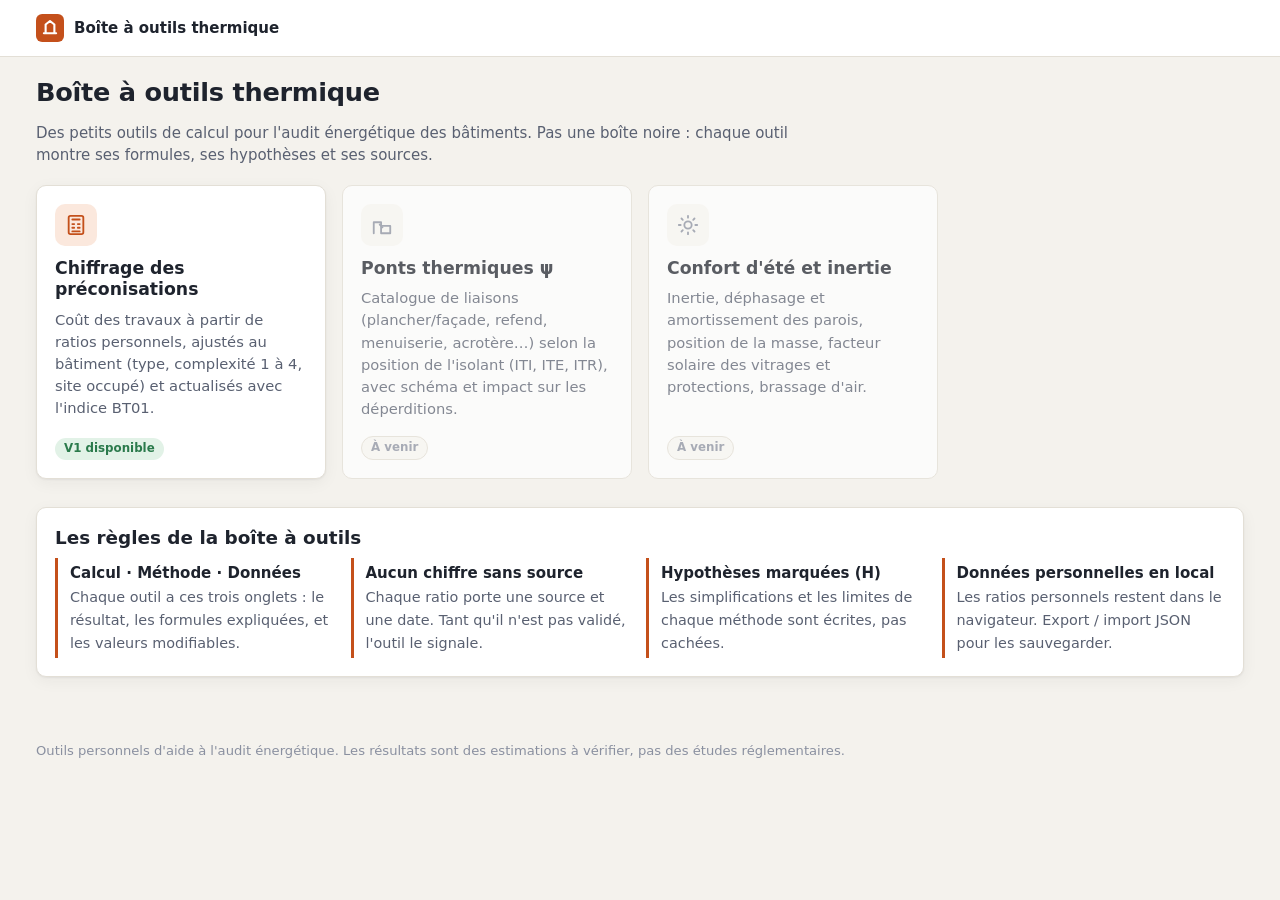
==== index.html @ ac120a59 "Boîte à outils thermique : structure + outil de chiffrage V1 - Accueil avec les cartes des outils (c" ====
<!doctype html>
<html lang="fr">
<head>
  <meta charset="utf-8">
  <meta name="viewport" content="width=device-width, initial-scale=1">
  <title>Boîte à outils thermique</title>
  <meta name="description" content="Petits outils de calcul transparents pour l'audit énergétique des bâtiments : chiffrage, ponts thermiques, confort d'été.">
  <link rel="icon" href="data:image/svg+xml,%3Csvg xmlns='http://www.w3.org/2000/svg' viewBox='0 0 32 32'%3E%3Crect width='32' height='32' rx='7' fill='%23c4501b'/%3E%3Cpath d='M9 22h14M11 22V12l5-4 5 4v10' stroke='white' stroke-width='2.4' fill='none' stroke-linejoin='round' stroke-linecap='round'/%3E%3C/svg%3E">
  <link rel="stylesheet" href="commun/style.css">
</head>
<body>

<header class="entete">
  <div class="entete-interieur">
    <a class="logo" href="index.html">
      <svg width="28" height="28" viewBox="0 0 32 32" aria-hidden="true"><rect width="32" height="32" rx="7" fill="var(--accent)"/><path d="M9 22h14M11 22V12l5-4 5 4v10" stroke="#fff" stroke-width="2.4" fill="none" stroke-linejoin="round" stroke-linecap="round"/></svg>
      <span>Boîte à outils thermique</span>
    </a>
  </div>
</header>

<main class="page">
  <h1>Boîte à outils thermique</h1>
  <p class="intro">Des petits outils de calcul pour l'audit énergétique des bâtiments. Pas une boîte noire : chaque outil montre ses formules, ses hypothèses et ses sources.</p>

  <div class="grille-outils">
    <a class="outil" href="outils/chiffrage/index.html">
      <div class="icone" aria-hidden="true">
        <svg width="22" height="22" viewBox="0 0 24 24" fill="none" stroke="currentColor" stroke-width="2" stroke-linecap="round" stroke-linejoin="round"><rect x="4" y="2" width="16" height="20" rx="2"/><path d="M8 6h8M8 11h2M14 11h2M8 15h2M14 15h2M8 19h8"/></svg>
      </div>
      <h2>Chiffrage des préconisations</h2>
      <p>Coût des travaux à partir de ratios personnels, ajustés au bâtiment (type, complexité 1 à 4, site occupé) et actualisés avec l'indice BT01.</p>
      <div class="bas"><span class="badge valide">V1 disponible</span></div>
    </a>

    <div class="outil a-venir">
      <div class="icone" aria-hidden="true">
        <svg width="22" height="22" viewBox="0 0 24 24" fill="none" stroke="currentColor" stroke-width="2" stroke-linecap="round" stroke-linejoin="round"><path d="M3 21V9h8v12M11 13h10v8H11"/><path d="M9.5 11.5l3 3" stroke-dasharray="2 2"/></svg>
      </div>
      <h2>Ponts thermiques ψ</h2>
      <p>Catalogue de liaisons (plancher/façade, refend, menuiserie, acrotère…) selon la position de l'isolant (ITI, ITE, ITR), avec schéma et impact sur les déperditions.</p>
      <div class="bas"><span class="badge bientot">À venir</span></div>
    </div>

    <div class="outil a-venir">
      <div class="icone" aria-hidden="true">
        <svg width="22" height="22" viewBox="0 0 24 24" fill="none" stroke="currentColor" stroke-width="2" stroke-linecap="round" stroke-linejoin="round"><circle cx="12" cy="12" r="4"/><path d="M12 2v2M12 20v2M2 12h2M20 12h2M4.9 4.9l1.4 1.4M17.7 17.7l1.4 1.4M4.9 19.1l1.4-1.4M17.7 6.3l1.4-1.4"/></svg>
      </div>
      <h2>Confort d'été et inertie</h2>
      <p>Inertie, déphasage et amortissement des parois, position de la masse, facteur solaire des vitrages et protections, brassage d'air.</p>
      <div class="bas"><span class="badge bientot">À venir</span></div>
    </div>
  </div>

  <div class="carte">
    <h2>Les règles de la boîte à outils</h2>
    <div class="principes">
      <div class="principe"><b>Calcul · Méthode · Données</b><span>Chaque outil a ces trois onglets : le résultat, les formules expliquées, et les valeurs modifiables.</span></div>
      <div class="principe"><b>Aucun chiffre sans source</b><span>Chaque ratio porte une source et une date. Tant qu'il n'est pas validé, l'outil le signale.</span></div>
      <div class="principe"><b>Hypothèses marquées (H)</b><span>Les simplifications et les limites de chaque méthode sont écrites, pas cachées.</span></div>
      <div class="principe"><b>Données personnelles en local</b><span>Les ratios personnels restent dans le navigateur. Export / import JSON pour les sauvegarder.</span></div>
    </div>
  </div>
</main>

<footer class="pied">
  Outils personnels d'aide à l'audit énergétique. Les résultats sont des estimations à vérifier, pas des études réglementaires.
</footer>

</body>
</html>
---- commun/style.css ----
/* ==========================================================
   Boîte à outils thermique — style commun à tous les outils
   ========================================================== */

:root {
  --fond: #f4f2ed;
  --surface: #ffffff;
  --surface-2: #f9f8f5;
  --encre: #1e232d;
  --encre-2: #596071;
  --encre-3: #8a90a0;
  --bord: #e3dfd6;
  --bord-fort: #cfc9bd;
  --accent: #c4501b;          /* chaud : action principale */
  --accent-fonce: #a2410f;
  --accent-doux: #fbe8dd;
  --froid: #2b6a8e;           /* froid : informations */
  --froid-doux: #e2eef5;
  --ok: #2a7a4b;
  --ok-doux: #e2f2e7;
  --alerte: #a36200;
  --alerte-doux: #fcefd6;
  --danger: #b3261e;
  --rayon: 10px;
  --ombre: 0 1px 2px rgba(30, 35, 45, .06), 0 4px 16px rgba(30, 35, 45, .05);
  --police: "Segoe UI", system-ui, -apple-system, Roboto, "Helvetica Neue", Arial, sans-serif;
  --police-mono: "Cascadia Mono", "SF Mono", Consolas, "Liberation Mono", monospace;
  color-scheme: light;
}

@media (prefers-color-scheme: dark) {
  :root {
    --fond: #14161b;
    --surface: #1c1f26;
    --surface-2: #22262e;
    --encre: #ebe8e2;
    --encre-2: #a8adb9;
    --encre-3: #7b8190;
    --bord: #313642;
    --bord-fort: #424857;
    --accent: #e8794a;
    --accent-fonce: #f29a73;
    --accent-doux: #3a2318;
    --froid: #74b4da;
    --froid-doux: #1a2c38;
    --ok: #6cc591;
    --ok-doux: #1b3125;
    --alerte: #e3a945;
    --alerte-doux: #362a12;
    --danger: #f2827a;
    --ombre: 0 1px 2px rgba(0, 0, 0, .3);
    color-scheme: dark;
  }
}

* { box-sizing: border-box; }

html { -webkit-text-size-adjust: 100%; }

body {
  margin: 0;
  background: var(--fond);
  color: var(--encre);
  font-family: var(--police);
  font-size: 15px;
  line-height: 1.5;
}

a { color: var(--froid); }
a:hover { text-decoration-thickness: 2px; }

h1, h2, h3, h4 { line-height: 1.25; margin: 0 0 .5em; }
h1 { font-size: 1.6rem; letter-spacing: -.01em; }
h2 { font-size: 1.15rem; }
h3 { font-size: 1rem; }
p { margin: 0 0 .8em; }

.nombre, td.num, .num { font-variant-numeric: tabular-nums; }

/* ---------- En-tête ---------- */
.entete {
  background: var(--surface);
  border-bottom: 1px solid var(--bord);
}
.entete-interieur {
  max-width: 1240px;
  margin: 0 auto;
  padding: 14px 16px;
  display: flex;
  align-items: center;
  gap: 12px;
  flex-wrap: wrap;
}
.logo {
  display: inline-flex;
  align-items: center;
  gap: 10px;
  color: var(--encre);
  text-decoration: none;
  font-weight: 650;
}
.logo svg { flex: none; }
.fil { color: var(--encre-3); font-size: .9rem; }
.fil b { color: var(--encre-2); font-weight: 600; }
.version {
  margin-left: auto;
  font-size: .78rem;
  color: var(--encre-2);
  border: 1px solid var(--bord);
  border-radius: 999px;
  padding: 2px 10px;
}

/* ---------- Mise en page ---------- */
.page {
  max-width: 1240px;
  margin: 0 auto;
  padding: 20px 16px 48px;
}
.intro { color: var(--encre-2); max-width: 760px; }

.carte {
  background: var(--surface);
  border: 1px solid var(--bord);
  border-radius: var(--rayon);
  box-shadow: var(--ombre);
  padding: 18px;
  margin-bottom: 16px;
  min-width: 0;
}
.carte > h2:first-child, .carte > h3:first-child { margin-top: 0; }
.carte-titre {
  display: flex;
  align-items: baseline;
  gap: 10px;
  flex-wrap: wrap;
  margin-bottom: 12px;
}
.carte-titre h2 { margin: 0; }
.carte-titre .aide { margin-left: auto; }

.grille-2 {
  display: grid;
  grid-template-columns: minmax(0, 1fr) 360px;
  gap: 16px;
  align-items: start;
}
@media (max-width: 960px) {
  .grille-2 { grid-template-columns: minmax(0, 1fr); }
}
.collant { position: sticky; top: 16px; }
@media (max-width: 960px) { .collant { position: static; } }

/* ---------- Onglets ---------- */
.onglets {
  display: flex;
  gap: 4px;
  background: var(--surface-2);
  border: 1px solid var(--bord);
  border-radius: 999px;
  padding: 4px;
  width: fit-content;
  max-width: 100%;
  overflow-x: auto;
  margin: 4px 0 18px;
}
.onglets button {
  border: 0;
  background: transparent;
  color: var(--encre-2);
  font: inherit;
  font-weight: 600;
  padding: 7px 18px;
  border-radius: 999px;
  cursor: pointer;
  white-space: nowrap;
}
.onglets button:hover { color: var(--encre); }
.onglets button[aria-selected="true"] {
  background: var(--surface);
  color: var(--accent);
  box-shadow: var(--ombre);
}
.panneau[hidden] { display: none; }

/* ---------- Formulaires ---------- */
label { font-weight: 600; font-size: .88rem; color: var(--encre-2); }
.champ { display: flex; flex-direction: column; gap: 5px; min-width: 0; }
.champs { display: grid; grid-template-columns: repeat(auto-fit, minmax(170px, 1fr)); gap: 12px; }

input[type="text"], input[type="number"], input[type="month"], select, textarea {
  font: inherit;
  color: var(--encre);
  background: var(--surface);
  border: 1px solid var(--bord-fort);
  border-radius: 7px;
  padding: 7px 9px;
  width: 100%;
  min-width: 0;
}
input:focus, select:focus, textarea:focus, button:focus-visible {
  outline: 2px solid var(--froid);
  outline-offset: 1px;
}
input[type="number"] { font-variant-numeric: tabular-nums; }
.petit-champ { max-width: 110px; }

.interrupteur { display: inline-flex; align-items: center; gap: 8px; cursor: pointer; font-weight: 600; color: var(--encre); }
.interrupteur input { width: 18px; height: 18px; accent-color: var(--accent); }

/* Choix de la complexité 1 à 4 */
.niveaux { display: grid; grid-template-columns: repeat(4, minmax(0, 1fr)); gap: 8px; }
@media (max-width: 640px) { .niveaux { grid-template-columns: repeat(2, minmax(0, 1fr)); } }
.niveau {
  border: 1px solid var(--bord-fort);
  border-radius: 8px;
  padding: 8px 10px;
  cursor: pointer;
  background: var(--surface);
  text-align: left;
  font: inherit;
  color: var(--encre);
}
.niveau .n { font-weight: 700; font-size: 1.05rem; }
.niveau .nom { font-weight: 600; font-size: .85rem; }
.niveau .coef { font-size: .8rem; color: var(--encre-2); }
.niveau[aria-pressed="true"] { border-color: var(--accent); background: var(--accent-doux); box-shadow: inset 0 0 0 1px var(--accent); }
.criteres { font-size: .85rem; color: var(--encre-2); margin-top: 8px; }

/* ---------- Boutons ---------- */
.bouton {
  font: inherit;
  font-weight: 600;
  font-size: .9rem;
  border-radius: 8px;
  padding: 8px 14px;
  cursor: pointer;
  border: 1px solid var(--bord-fort);
  background: var(--surface);
  color: var(--encre);
  display: inline-flex;
  align-items: center;
  gap: 6px;
  white-space: nowrap;
}
.bouton:hover { border-color: var(--encre-3); }
.bouton.principal { background: var(--accent); border-color: var(--accent); color: #fff; }
.bouton.principal:hover { background: var(--accent-fonce); border-color: var(--accent-fonce); }
@media (prefers-color-scheme: dark) { .bouton.principal { color: #1a0d06; } }
.bouton.discret { border-color: transparent; background: transparent; color: var(--encre-2); padding: 6px 8px; }
.bouton.discret:hover { color: var(--encre); background: var(--surface-2); }
.bouton.danger { color: var(--danger); }
.barre-boutons { display: flex; gap: 8px; flex-wrap: wrap; align-items: center; }

/* ---------- Tableaux ---------- */
.defilement { position: relative; overflow-x: auto; -webkit-overflow-scrolling: touch; }
table { border-collapse: collapse; width: 100%; }
th, td { text-align: left; padding: 8px 8px; border-bottom: 1px solid var(--bord); vertical-align: middle; }
th { font-size: .78rem; text-transform: uppercase; letter-spacing: .04em; color: var(--encre-2); font-weight: 650; background: var(--surface-2); }
td.num, th.num { text-align: right; white-space: nowrap; }
tr.detail td { background: var(--surface-2); font-size: .86rem; color: var(--encre-2); }
.table-edition input, .table-edition select { padding: 5px 7px; font-size: .88rem; }

/* Tableau des postes : sur téléphone, chaque poste devient une petite fiche */
@media (max-width: 640px) {
  .table-lignes thead { display: none; }
  .table-lignes, .table-lignes tbody { display: block; width: 100%; }
  .table-lignes tr[data-ligne] {
    display: grid;
    grid-template-columns: auto minmax(0, 1fr);
    align-items: center;
    gap: 8px 10px;
    padding: 12px 0;
    border-bottom: 1px solid var(--bord);
  }
  .table-lignes tr[data-ligne] td { border: 0; padding: 0; min-width: 0 !important; text-align: left; }
  .table-lignes tr[data-ligne] td:first-child,
  .table-lignes td[data-label],
  .table-lignes td.cel-actions { grid-column: 1 / -1; }
  .table-lignes td[data-label] { display: flex; justify-content: space-between; gap: 10px; }
  .table-lignes td[data-label]::before { content: attr(data-label); color: var(--encre-2); font-size: .85rem; }
  .table-lignes td.cel-actions { display: flex; justify-content: space-between; }
  .table-lignes tr.detail, .table-lignes tr.detail td { display: block; border: 0; }
  .table-lignes tr.detail[hidden] { display: none; }
  .table-lignes tr:not([data-ligne]):not(.detail) td { display: block; }
}
.table-edition td { padding: 5px 5px; }

/* ---------- Badges & alertes ---------- */
.badge {
  display: inline-block;
  font-size: .74rem;
  font-weight: 650;
  border-radius: 999px;
  padding: 2px 9px;
  white-space: nowrap;
}
.badge.exemple { background: var(--alerte-doux); color: var(--alerte); }
.badge.valide { background: var(--ok-doux); color: var(--ok); }
.badge.info { background: var(--froid-doux); color: var(--froid); }
.badge.bientot { background: var(--surface-2); color: var(--encre-3); border: 1px solid var(--bord); }

.alerte {
  border-radius: 8px;
  padding: 10px 12px;
  font-size: .9rem;
  margin: 0 0 12px;
  border: 1px solid transparent;
}
.alerte.attention { background: var(--alerte-doux); color: var(--alerte); border-color: color-mix(in srgb, var(--alerte) 30%, transparent); }
.alerte.info { background: var(--froid-doux); color: var(--froid); }
.alerte.ok { background: var(--ok-doux); color: var(--ok); }

.formule {
  font-family: var(--police-mono);
  font-size: .86rem;
  background: var(--surface-2);
  border: 1px solid var(--bord);
  border-radius: 8px;
  padding: 10px 12px;
  overflow-x: auto;
  white-space: pre-wrap;
  word-break: break-word;
}
/* Le détail d'un calcul garde ses colonnes alignées (défilement horizontal sur téléphone) */
.formule[data-cellule="detail"] { white-space: pre; word-break: normal; }

.aide { font-size: .84rem; color: var(--encre-3); }
.sr { position: absolute; width: 1px; height: 1px; overflow: hidden; clip: rect(0 0 0 0); white-space: nowrap; }
.muet { color: var(--encre-3); }
.vide { text-align: center; color: var(--encre-3); padding: 28px 12px; }

/* ---------- Résultats ---------- */
.resultat-ligne { display: flex; justify-content: space-between; gap: 12px; padding: 6px 0; border-bottom: 1px dashed var(--bord); font-size: .92rem; }
.resultat-ligne span:last-child { text-align: right; font-variant-numeric: tabular-nums; white-space: nowrap; }
.resultat-total { display: flex; justify-content: space-between; gap: 12px; padding: 10px 0 4px; font-weight: 700; font-size: 1.05rem; }
.resultat-total span:last-child { color: var(--accent); text-align: right; font-variant-numeric: tabular-nums; }
.gros-chiffre { font-size: 1.5rem; font-weight: 750; color: var(--accent); font-variant-numeric: tabular-nums; letter-spacing: -.01em; }

/* ---------- Méthode (texte) ---------- */
.methode { max-width: 860px; }
.methode h2 { margin-top: 1.4em; }
.methode h2:first-child { margin-top: 0; }
.methode li { margin-bottom: .35em; }
.chaine { display: flex; flex-wrap: wrap; gap: 6px; align-items: center; margin: 10px 0 16px; }
.chaine .bloc { border: 1px solid var(--bord-fort); border-radius: 8px; padding: 6px 10px; background: var(--surface); font-size: .86rem; text-align: center; }
.chaine .bloc b { display: block; font-size: .9rem; }
.chaine .op { color: var(--encre-3); font-weight: 700; }
.chaine .bloc.res { border-color: var(--accent); background: var(--accent-doux); }

/* ---------- Accueil : cartes des outils ---------- */
.grille-outils { display: grid; grid-template-columns: repeat(auto-fill, minmax(280px, 1fr)); gap: 16px; margin: 18px 0 28px; }
.outil {
  display: flex;
  flex-direction: column;
  gap: 8px;
  background: var(--surface);
  border: 1px solid var(--bord);
  border-radius: var(--rayon);
  box-shadow: var(--ombre);
  padding: 18px;
  color: var(--encre);
  text-decoration: none;
  transition: border-color .15s, transform .15s;
  min-width: 0;
}
a.outil:hover { border-color: var(--accent); transform: translateY(-2px); }
.outil .icone {
  width: 42px; height: 42px; border-radius: 10px;
  display: grid; place-items: center;
  background: var(--accent-doux); color: var(--accent);
}
.outil.a-venir { opacity: .72; box-shadow: none; }
.outil.a-venir .icone { background: var(--surface-2); color: var(--encre-3); }
.outil h2 { margin: 4px 0 0; font-size: 1.08rem; }
.outil p { margin: 0; color: var(--encre-2); font-size: .92rem; }
.outil .bas { margin-top: auto; padding-top: 8px; display: flex; gap: 6px; flex-wrap: wrap; }
.principes { display: grid; grid-template-columns: repeat(auto-fit, minmax(220px, 1fr)); gap: 12px; }
.principe { border-left: 3px solid var(--accent); padding: 4px 0 4px 12px; }
.principe b { display: block; margin-bottom: 2px; }
.principe span { color: var(--encre-2); font-size: .9rem; }

/* ---------- Pied de page ---------- */
.pied { max-width: 1240px; margin: 0 auto; padding: 0 16px 32px; color: var(--encre-3); font-size: .82rem; }

/* ---------- Notification ---------- */
.toast {
  position: fixed;
  left: 50%;
  bottom: 20px;
  transform: translateX(-50%) translateY(20px);
  background: var(--encre);
  color: var(--fond);
  padding: 9px 16px;
  border-radius: 8px;
  font-size: .9rem;
  opacity: 0;
  pointer-events: none;
  transition: opacity .2s, transform .2s;
  z-index: 50;
  max-width: calc(100% - 32px);
}
.toast.visible { opacity: 1; transform: translateX(-50%) translateY(0); }

/* ---------- Impression ---------- */
@media print {
  body { background: #fff; color: #000; font-size: 11pt; }
  .entete, .onglets, .pas-impression, .pied, .bouton { display: none !important; }
  .carte { box-shadow: none; border: none; padding: 0; }
  .grille-2 { display: block; }
  .panneau[hidden] { display: none !important; }
}
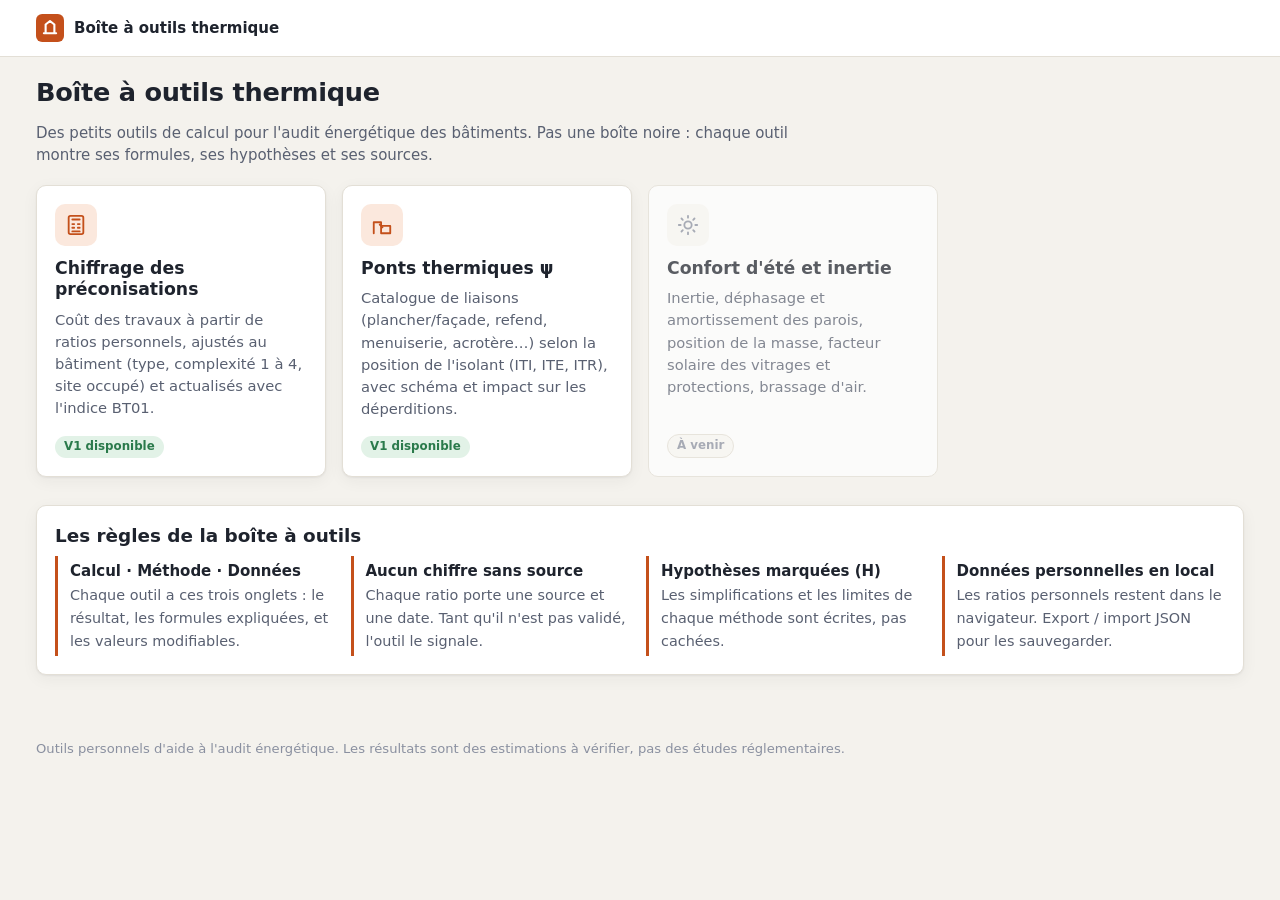
==== commit 2db4db21: "Outil Ponts thermiques ψ (V1) - 5 liaisons (plancher intermédiaire, refend, plancher bas, acrotère, " ====
--- a/index.html
+++ b/index.html
@@ -33,14 +33,14 @@
       <div class="bas"><span class="badge valide">V1 disponible</span></div>
     </a>
 
-    <div class="outil a-venir">
+    <a class="outil" href="outils/ponts-thermiques/index.html">
       <div class="icone" aria-hidden="true">
         <svg width="22" height="22" viewBox="0 0 24 24" fill="none" stroke="currentColor" stroke-width="2" stroke-linecap="round" stroke-linejoin="round"><path d="M3 21V9h8v12M11 13h10v8H11"/><path d="M9.5 11.5l3 3" stroke-dasharray="2 2"/></svg>
       </div>
       <h2>Ponts thermiques ψ</h2>
       <p>Catalogue de liaisons (plancher/façade, refend, menuiserie, acrotère…) selon la position de l'isolant (ITI, ITE, ITR), avec schéma et impact sur les déperditions.</p>
-      <div class="bas"><span class="badge bientot">À venir</span></div>
-    </div>
+      <div class="bas"><span class="badge valide">V1 disponible</span></div>
+    </a>
 
     <div class="outil a-venir">
       <div class="icone" aria-hidden="true">
--- a/commun/style.css
+++ b/commun/style.css
@@ -21,6 +21,14 @@
   --alerte: #a36200;
   --alerte-doux: #fcefd6;
   --danger: #b3261e;
+  /* Schémas de parois (coupes) */
+  --sch-beton: #bdb8ae;
+  --sch-isolant: #f7e19a;
+  --sch-isolant-trait: #d2a52c;
+  --sch-maconnerie: #ecd2b4;
+  --sch-maconnerie-point: #b98a5e;
+  --sch-sol: #d9c6a8;
+  --sch-flux: #d0451b;
   --rayon: 10px;
   --ombre: 0 1px 2px rgba(30, 35, 45, .06), 0 4px 16px rgba(30, 35, 45, .05);
   --police: "Segoe UI", system-ui, -apple-system, Roboto, "Helvetica Neue", Arial, sans-serif;
@@ -48,6 +56,13 @@
     --alerte: #e3a945;
     --alerte-doux: #362a12;
     --danger: #f2827a;
+    --sch-beton: #5d616b;
+    --sch-isolant: #5e5020;
+    --sch-isolant-trait: #c9a646;
+    --sch-maconnerie: #5f4632;
+    --sch-maconnerie-point: #b58a63;
+    --sch-sol: #4a3f31;
+    --sch-flux: #ff7a4d;
     --ombre: 0 1px 2px rgba(0, 0, 0, .3);
     color-scheme: dark;
   }
@@ -348,6 +363,32 @@
 .chaine .op { color: var(--encre-3); font-weight: 700; }
 .chaine .bloc.res { border-color: var(--accent); background: var(--accent-doux); }
 
+/* ---------- Schémas de parois (SVG) ---------- */
+.schema-svg { display: block; width: 100%; height: auto; max-width: 460px; border-radius: 8px; border: 1px solid var(--bord); }
+.schema-svg .sch-zone-chaude { fill: var(--accent-doux); }
+.schema-svg .sch-zone-froide { fill: var(--froid-doux); }
+.schema-svg .sch-beton { fill: var(--sch-beton); }
+.schema-svg .sch-isolant-fond { fill: var(--sch-isolant); }
+.schema-svg .sch-isolant-trait { stroke: var(--sch-isolant-trait); stroke-width: 1.4; }
+.schema-svg .sch-maconnerie-fond { fill: var(--sch-maconnerie); }
+.schema-svg .sch-maconnerie-point { fill: var(--sch-maconnerie-point); }
+.schema-svg .sch-plaque { fill: var(--surface); stroke: var(--encre-3); stroke-width: .6; }
+.schema-svg .sch-sol { fill: var(--sch-sol); }
+.schema-svg .sch-etanche { fill: var(--encre); }
+.schema-svg .sch-menuiserie { fill: var(--encre-2); }
+.schema-svg .sch-vitrage { fill: var(--froid); opacity: .55; }
+.schema-svg .sch-acier { stroke: var(--encre); stroke-width: 1.6; }
+.schema-svg .sch-halo-centre { stop-color: var(--sch-flux); stop-opacity: .55; }
+.schema-svg .sch-halo-bord { stop-color: var(--sch-flux); stop-opacity: 0; }
+.schema-svg .sch-flux { fill: none; stroke: var(--sch-flux); stroke-linecap: round; }
+.schema-svg .sch-fleche { fill: var(--sch-flux); }
+.schema-svg .sch-flux-courant { stroke: var(--encre-3); stroke-width: 1.2; stroke-dasharray: 4 3; }
+.schema-svg .sch-fleche-courant { fill: var(--encre-3); }
+.schema-svg .sch-texte { fill: var(--encre-2); font-size: 11px; font-family: var(--police); font-weight: 600; }
+.legende { display: flex; flex-wrap: wrap; gap: 6px 14px; font-size: .8rem; color: var(--encre-2); margin-top: 8px; }
+.legende span { display: inline-flex; align-items: center; gap: 6px; }
+.legende i { display: inline-block; width: 14px; height: 10px; border-radius: 2px; border: 1px solid var(--bord-fort); }
+
 /* ---------- Accueil : cartes des outils ---------- */
 .grille-outils { display: grid; grid-template-columns: repeat(auto-fill, minmax(280px, 1fr)); gap: 16px; margin: 18px 0 28px; }
 .outil {
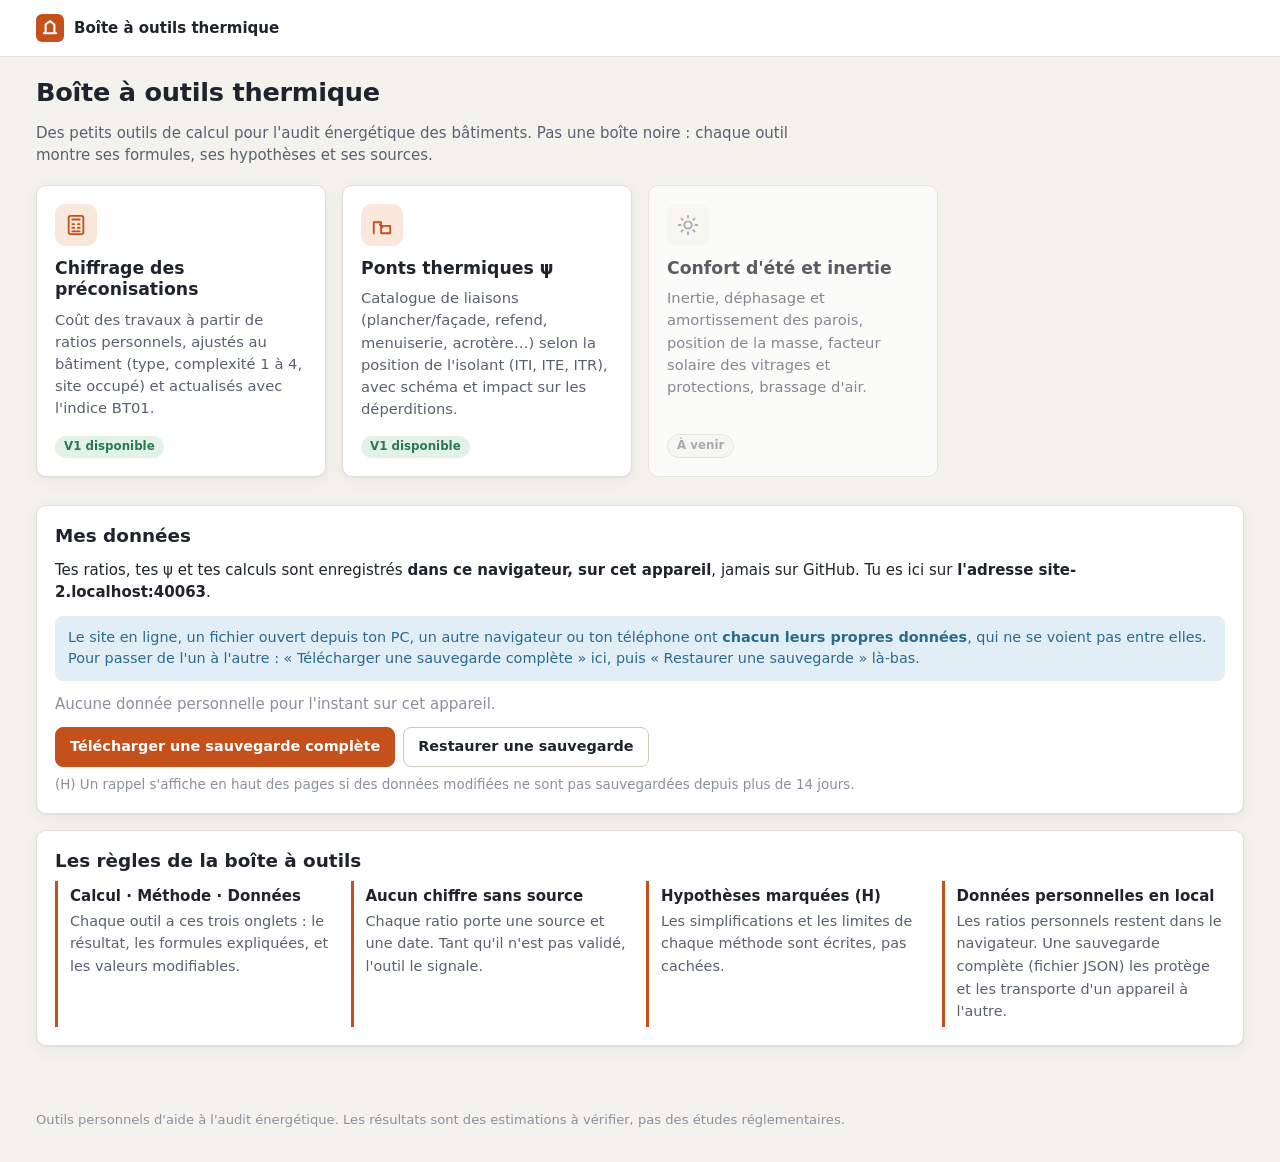
==== commit 9d0d6edc: "Lot 1 « solide » : sauvegarde protégée, tests, code commun, petits correctifs Sauvegarde - Sauvegard" ====
--- a/index.html
+++ b/index.html
@@ -52,13 +52,18 @@
     </div>
   </div>
 
+  <div class="carte" id="mes-donnees">
+    <h2>Mes données</h2>
+    <p>Tes ratios et tes calculs sont enregistrés dans ce navigateur, sur cet appareil.</p>
+  </div>
+
   <div class="carte">
     <h2>Les règles de la boîte à outils</h2>
     <div class="principes">
       <div class="principe"><b>Calcul · Méthode · Données</b><span>Chaque outil a ces trois onglets : le résultat, les formules expliquées, et les valeurs modifiables.</span></div>
       <div class="principe"><b>Aucun chiffre sans source</b><span>Chaque ratio porte une source et une date. Tant qu'il n'est pas validé, l'outil le signale.</span></div>
       <div class="principe"><b>Hypothèses marquées (H)</b><span>Les simplifications et les limites de chaque méthode sont écrites, pas cachées.</span></div>
-      <div class="principe"><b>Données personnelles en local</b><span>Les ratios personnels restent dans le navigateur. Export / import JSON pour les sauvegarder.</span></div>
+      <div class="principe"><b>Données personnelles en local</b><span>Les ratios personnels restent dans le navigateur. Une sauvegarde complète (fichier JSON) les protège et les transporte d'un appareil à l'autre.</span></div>
     </div>
   </div>
 </main>
@@ -67,5 +72,7 @@
   Outils personnels d'aide à l'audit énergétique. Les résultats sont des estimations à vérifier, pas des études réglementaires.
 </footer>
 
+<script src="commun/commun.js"></script>
+<script>BAO.carteDonnees(document.getElementById('mes-donnees'));</script>
 </body>
 </html>
--- a/commun/style.css
+++ b/commun/style.css
@@ -362,6 +362,15 @@
 .chaine .bloc b { display: block; font-size: .9rem; }
 .chaine .op { color: var(--encre-3); font-weight: 700; }
 .chaine .bloc.res { border-color: var(--accent); background: var(--accent-doux); }
+/* Sections repliables (créées par BAO.sectionsRepliables) */
+.section-methode { border-top: 1px solid var(--bord); }
+.section-methode:first-of-type { border-top: 0; }
+.section-methode > summary { cursor: pointer; list-style: none; display: flex; align-items: baseline; gap: 8px; }
+.section-methode > summary::-webkit-details-marker { display: none; }
+.section-methode > summary::before { content: "▸"; color: var(--accent); font-weight: 700; width: 1em; flex: none; }
+.section-methode[open] > summary::before { content: "▾"; }
+.methode .section-methode > summary h2 { margin: .7em 0; }
+.section-methode[open] { padding-bottom: 10px; }
 
 /* ---------- Schémas de parois (SVG) ---------- */
 .schema-svg { display: block; width: 100%; height: auto; max-width: 460px; border-radius: 8px; border: 1px solid var(--bord); }
@@ -450,4 +459,5 @@
   .carte { box-shadow: none; border: none; padding: 0; }
   .grille-2 { display: block; }
   .panneau[hidden] { display: none !important; }
-}
+  .section-methode > summary::before { content: none; }
+}
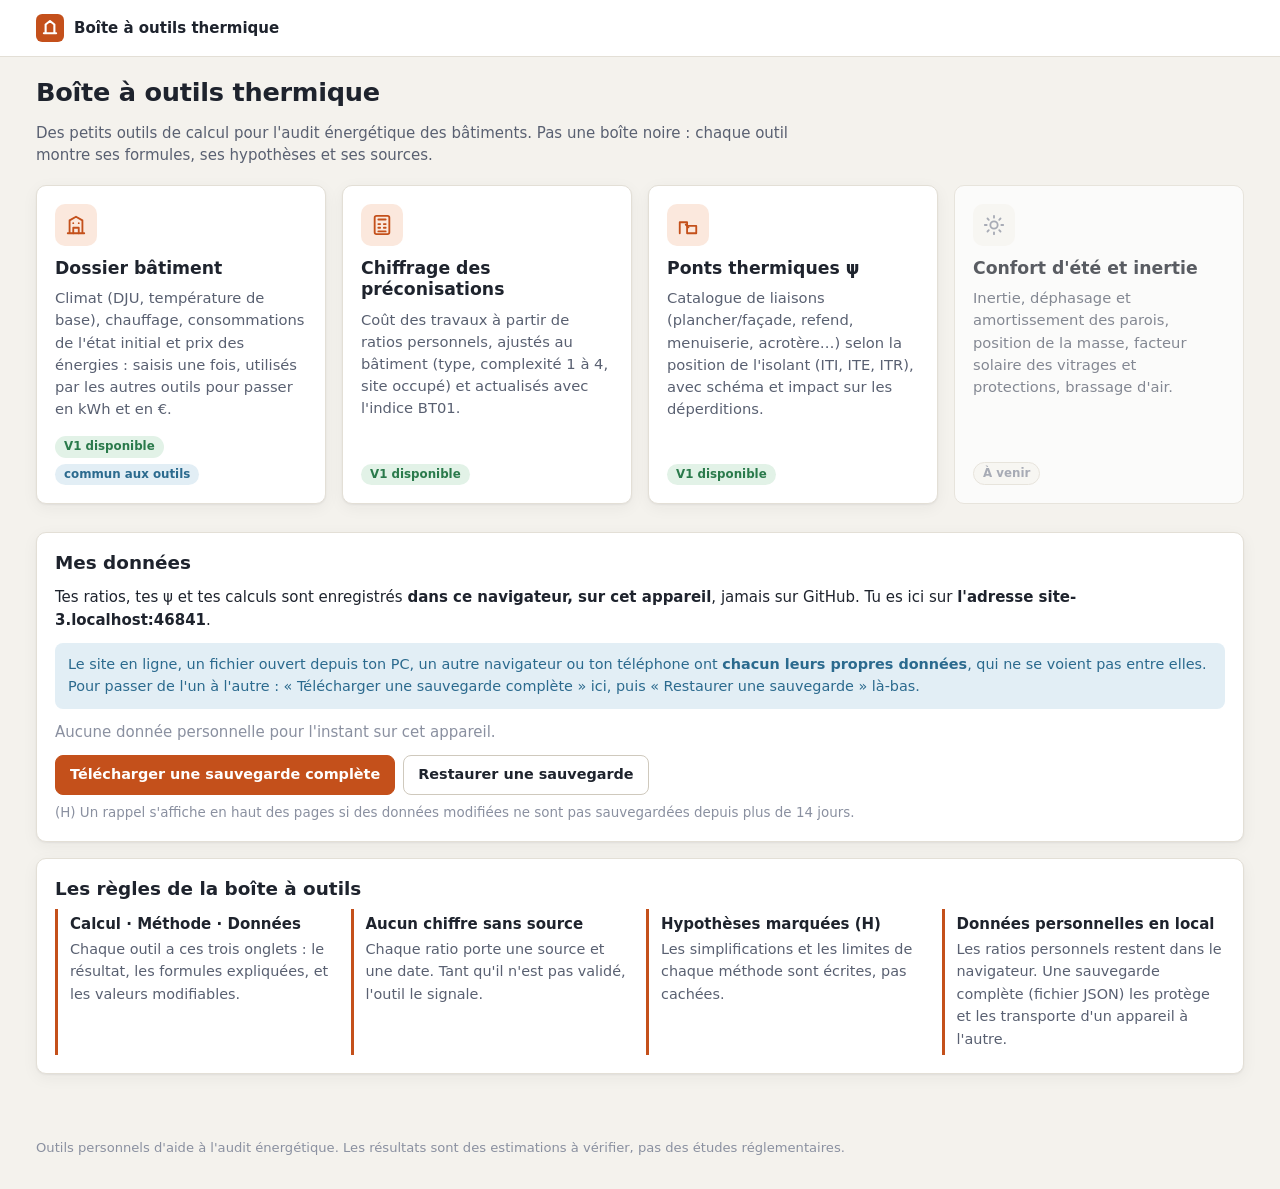
==== commit 41729c94: "Lot 2 « utile pour les rapports » : dossier bâtiment, scénarios, gains, € des ponts thermiques Dossi" ====
--- a/index.html
+++ b/index.html
@@ -24,6 +24,15 @@
   <p class="intro">Des petits outils de calcul pour l'audit énergétique des bâtiments. Pas une boîte noire : chaque outil montre ses formules, ses hypothèses et ses sources.</p>
 
   <div class="grille-outils">
+    <a class="outil" href="outils/batiment/index.html">
+      <div class="icone" aria-hidden="true">
+        <svg width="22" height="22" viewBox="0 0 24 24" fill="none" stroke="currentColor" stroke-width="2" stroke-linecap="round" stroke-linejoin="round"><path d="M3 21h18M5 21V7l7-4 7 4v14"/><path d="M9 21v-6h6v6M9 10h.01M15 10h.01"/></svg>
+      </div>
+      <h2>Dossier bâtiment</h2>
+      <p>Climat (DJU, température de base), chauffage, consommations de l'état initial et prix des énergies : saisis une fois, utilisés par les autres outils pour passer en kWh et en €.</p>
+      <div class="bas"><span class="badge valide">V1 disponible</span><span class="badge info">commun aux outils</span></div>
+    </a>
+
     <a class="outil" href="outils/chiffrage/index.html">
       <div class="icone" aria-hidden="true">
         <svg width="22" height="22" viewBox="0 0 24 24" fill="none" stroke="currentColor" stroke-width="2" stroke-linecap="round" stroke-linejoin="round"><rect x="4" y="2" width="16" height="20" rx="2"/><path d="M8 6h8M8 11h2M14 11h2M8 15h2M14 15h2M8 19h8"/></svg>
--- a/commun/style.css
+++ b/commun/style.css
@@ -242,6 +242,17 @@
 .niveau[aria-pressed="true"] { border-color: var(--accent); background: var(--accent-doux); box-shadow: inset 0 0 0 1px var(--accent); }
 .criteres { font-size: .85rem; color: var(--encre-2); margin-top: 8px; }
 
+/* Puces de choix (scénarios…) */
+.choix-scenarios { display: flex; flex-wrap: wrap; gap: 6px; }
+.puce {
+  font: inherit; font-size: .88rem; font-weight: 600;
+  border: 1px solid var(--bord-fort); border-radius: 999px;
+  padding: 5px 12px; background: var(--surface); color: var(--encre-2); cursor: pointer;
+  max-width: 100%; overflow: hidden; text-overflow: ellipsis; white-space: nowrap;
+}
+.puce[aria-pressed="true"] { border-color: var(--accent); background: var(--accent-doux); color: var(--accent); }
+.puce.ajout { border-style: dashed; }
+
 /* ---------- Boutons ---------- */
 .bouton {
   font: inherit;
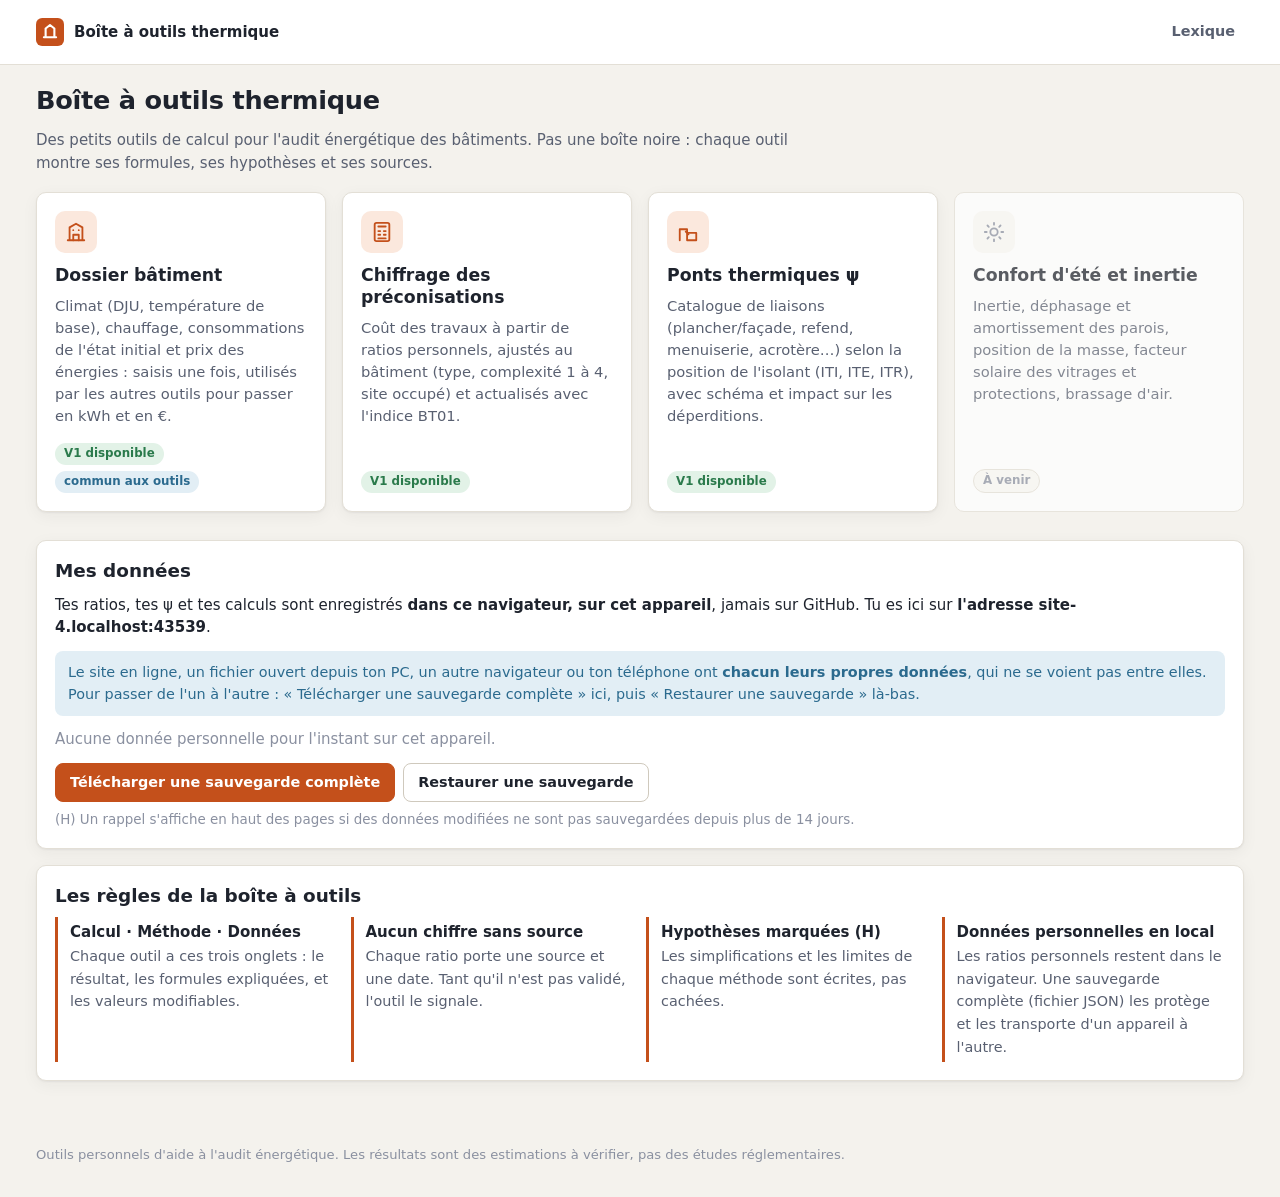
==== commit 0f3275db: "Lot 3 « comprendre » : condensation, schéma interactif, Teste-toi, lexique Ponts thermiques - Risque" ====
--- a/index.html
+++ b/index.html
@@ -82,6 +82,7 @@
 </footer>
 
 <script src="commun/commun.js"></script>
+<script src="donnees/lexique.js"></script>
 <script>BAO.carteDonnees(document.getElementById('mes-donnees'));</script>
 </body>
 </html>
--- a/commun/style.css
+++ b/commun/style.css
@@ -324,6 +324,7 @@
 .badge.exemple { background: var(--alerte-doux); color: var(--alerte); }
 .badge.valide { background: var(--ok-doux); color: var(--ok); }
 .badge.info { background: var(--froid-doux); color: var(--froid); }
+.badge.danger { background: color-mix(in srgb, var(--danger) 14%, transparent); color: var(--danger); }
 .badge.bientot { background: var(--surface-2); color: var(--encre-3); border: 1px solid var(--bord); }
 
 .alerte {
@@ -405,9 +406,47 @@
 .schema-svg .sch-flux-courant { stroke: var(--encre-3); stroke-width: 1.2; stroke-dasharray: 4 3; }
 .schema-svg .sch-fleche-courant { fill: var(--encre-3); }
 .schema-svg .sch-texte { fill: var(--encre-2); font-size: 11px; font-family: var(--police); font-weight: 600; }
+.schema-svg .sch-temp { stroke: var(--surface); stroke-width: 2; }
+.schema-svg .sch-temp-texte { font-size: 13px; font-family: var(--police); font-weight: 750; stroke: var(--surface); stroke-width: 3px; paint-order: stroke; }
+.schema-svg .sch-temp-ok { fill: var(--ok); }
+.schema-svg .sch-temp-moisissures { fill: var(--alerte); }
+.schema-svg .sch-temp-condensation { fill: var(--danger); }
 .legende { display: flex; flex-wrap: wrap; gap: 6px 14px; font-size: .8rem; color: var(--encre-2); margin-top: 8px; }
 .legende span { display: inline-flex; align-items: center; gap: 6px; }
 .legende i { display: inline-block; width: 14px; height: 10px; border-radius: 2px; border: 1px solid var(--bord-fort); }
+
+/* ---------- Lexique ---------- */
+.bouton-lexique { margin-left: auto; }
+.bouton-lexique + .version { margin-left: 0; }
+.terme {
+  font: inherit; color: inherit; background: none; border: 0; padding: 0; cursor: help;
+  border-bottom: 1px dotted var(--froid); line-height: inherit;
+}
+.terme:hover { color: var(--froid); }
+.lexique-panneau {
+  position: fixed; top: 0; right: 0; bottom: 0; z-index: 40;
+  width: min(420px, 100%); overflow-y: auto;
+  background: var(--surface); border-left: 1px solid var(--bord); box-shadow: -8px 0 24px rgba(0, 0, 0, .12);
+  padding: 16px;
+}
+.lexique-panneau[hidden] { display: none; }
+.lexique-tete { display: flex; justify-content: space-between; align-items: center; }
+.lexique-tete h2 { margin: 0; }
+.lexique-panneau input[type="search"] {
+  font: inherit; width: 100%; margin: 10px 0 12px; padding: 7px 9px;
+  border: 1px solid var(--bord-fort); border-radius: 7px; background: var(--surface); color: var(--encre);
+}
+.lexique-panneau dl { margin: 0; }
+.lexique-terme { padding: 8px 6px; border-bottom: 1px solid var(--bord); border-radius: 6px; }
+.lexique-terme[hidden] { display: none; }
+.lexique-terme dt { font-weight: 700; }
+.lexique-terme dd { margin: 2px 0 0; color: var(--encre-2); font-size: .9rem; }
+.lexique-terme.vise { background: var(--froid-doux); }
+
+/* ---------- Teste-toi ---------- */
+.exercice { border: 1px solid var(--bord); border-radius: 8px; padding: 12px; margin: 10px 0; background: var(--surface-2); }
+.exercice-titre { font-weight: 700; margin-bottom: 4px; }
+.exercice p { margin: 0 0 8px; }
 
 /* ---------- Accueil : cartes des outils ---------- */
 .grille-outils { display: grid; grid-template-columns: repeat(auto-fill, minmax(280px, 1fr)); gap: 16px; margin: 18px 0 28px; }
@@ -466,7 +505,7 @@
 /* ---------- Impression ---------- */
 @media print {
   body { background: #fff; color: #000; font-size: 11pt; }
-  .entete, .onglets, .pas-impression, .pied, .bouton { display: none !important; }
+  .entete, .onglets, .pas-impression, .pied, .bouton, .lexique-panneau { display: none !important; }
   .carte { box-shadow: none; border: none; padding: 0; }
   .grille-2 { display: block; }
   .panneau[hidden] { display: none !important; }
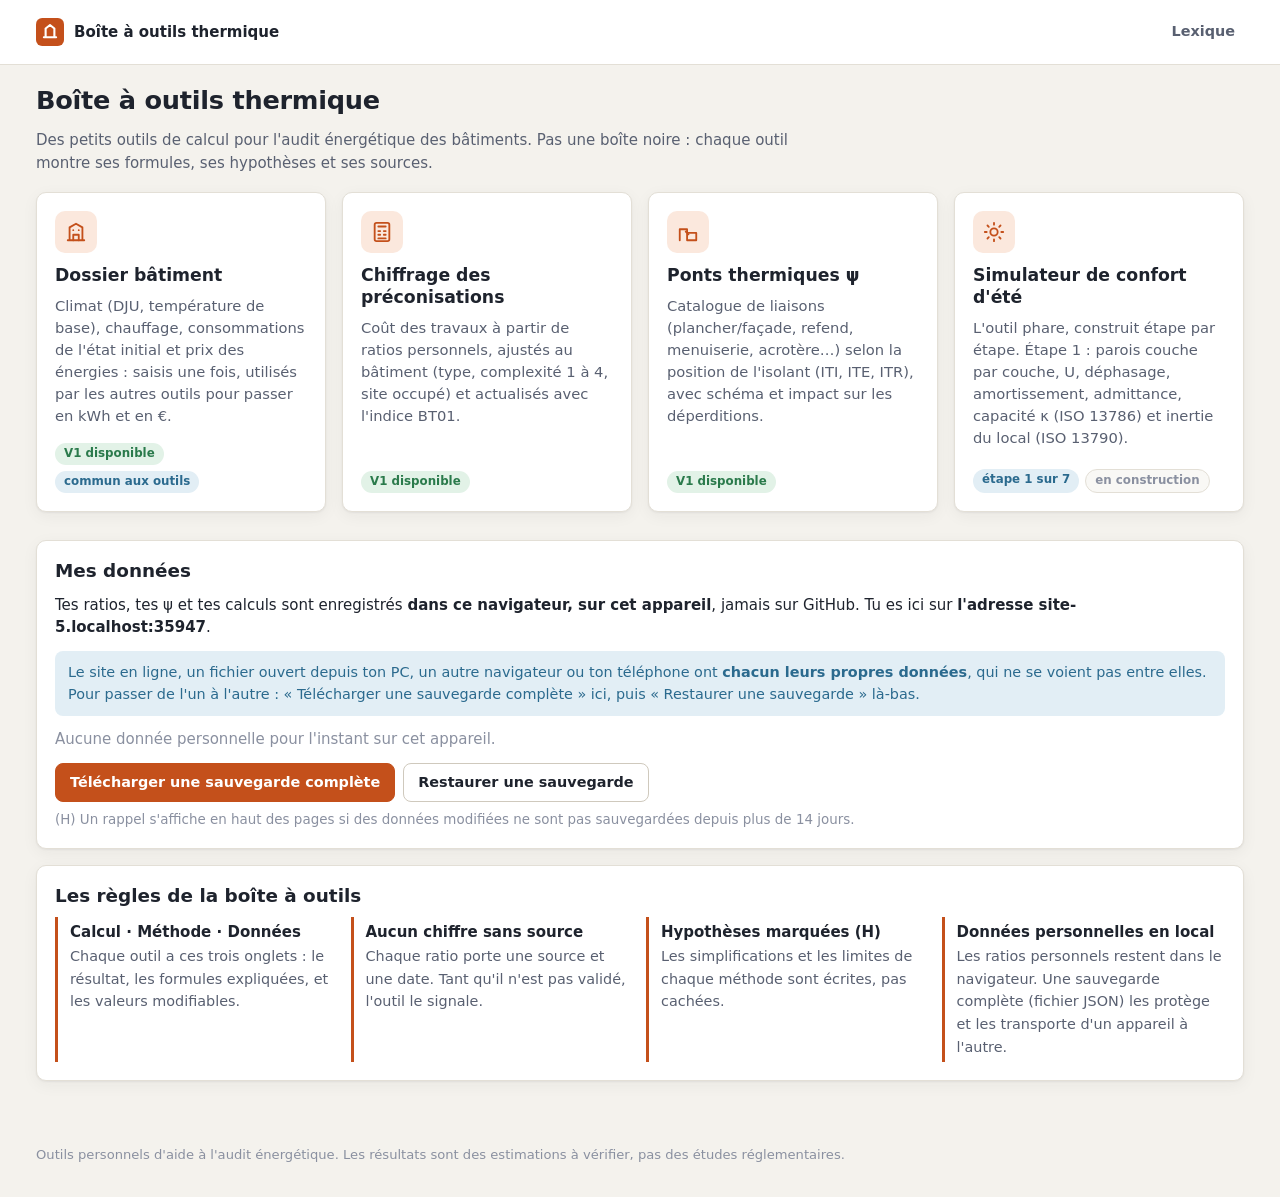
==== commit 732bda90: "Confort d'été, étape 1 : les parois couche par couche - Bibliothèque de 23 matériaux d'exemple (λ, ρ" ====
--- a/index.html
+++ b/index.html
@@ -51,14 +51,14 @@
       <div class="bas"><span class="badge valide">V1 disponible</span></div>
     </a>
 
-    <div class="outil a-venir">
+    <a class="outil" href="outils/confort-ete/index.html">
       <div class="icone" aria-hidden="true">
         <svg width="22" height="22" viewBox="0 0 24 24" fill="none" stroke="currentColor" stroke-width="2" stroke-linecap="round" stroke-linejoin="round"><circle cx="12" cy="12" r="4"/><path d="M12 2v2M12 20v2M2 12h2M20 12h2M4.9 4.9l1.4 1.4M17.7 17.7l1.4 1.4M4.9 19.1l1.4-1.4M17.7 6.3l1.4-1.4"/></svg>
       </div>
-      <h2>Confort d'été et inertie</h2>
-      <p>Inertie, déphasage et amortissement des parois, position de la masse, facteur solaire des vitrages et protections, brassage d'air.</p>
-      <div class="bas"><span class="badge bientot">À venir</span></div>
-    </div>
+      <h2>Simulateur de confort d'été</h2>
+      <p>L'outil phare, construit étape par étape. Étape 1 : parois couche par couche, U, déphasage, amortissement, admittance, capacité κ (ISO 13786) et inertie du local (ISO 13790).</p>
+      <div class="bas"><span class="badge info">étape 1 sur 7</span><span class="badge bientot">en construction</span></div>
+    </a>
   </div>
 
   <div class="carte" id="mes-donnees">
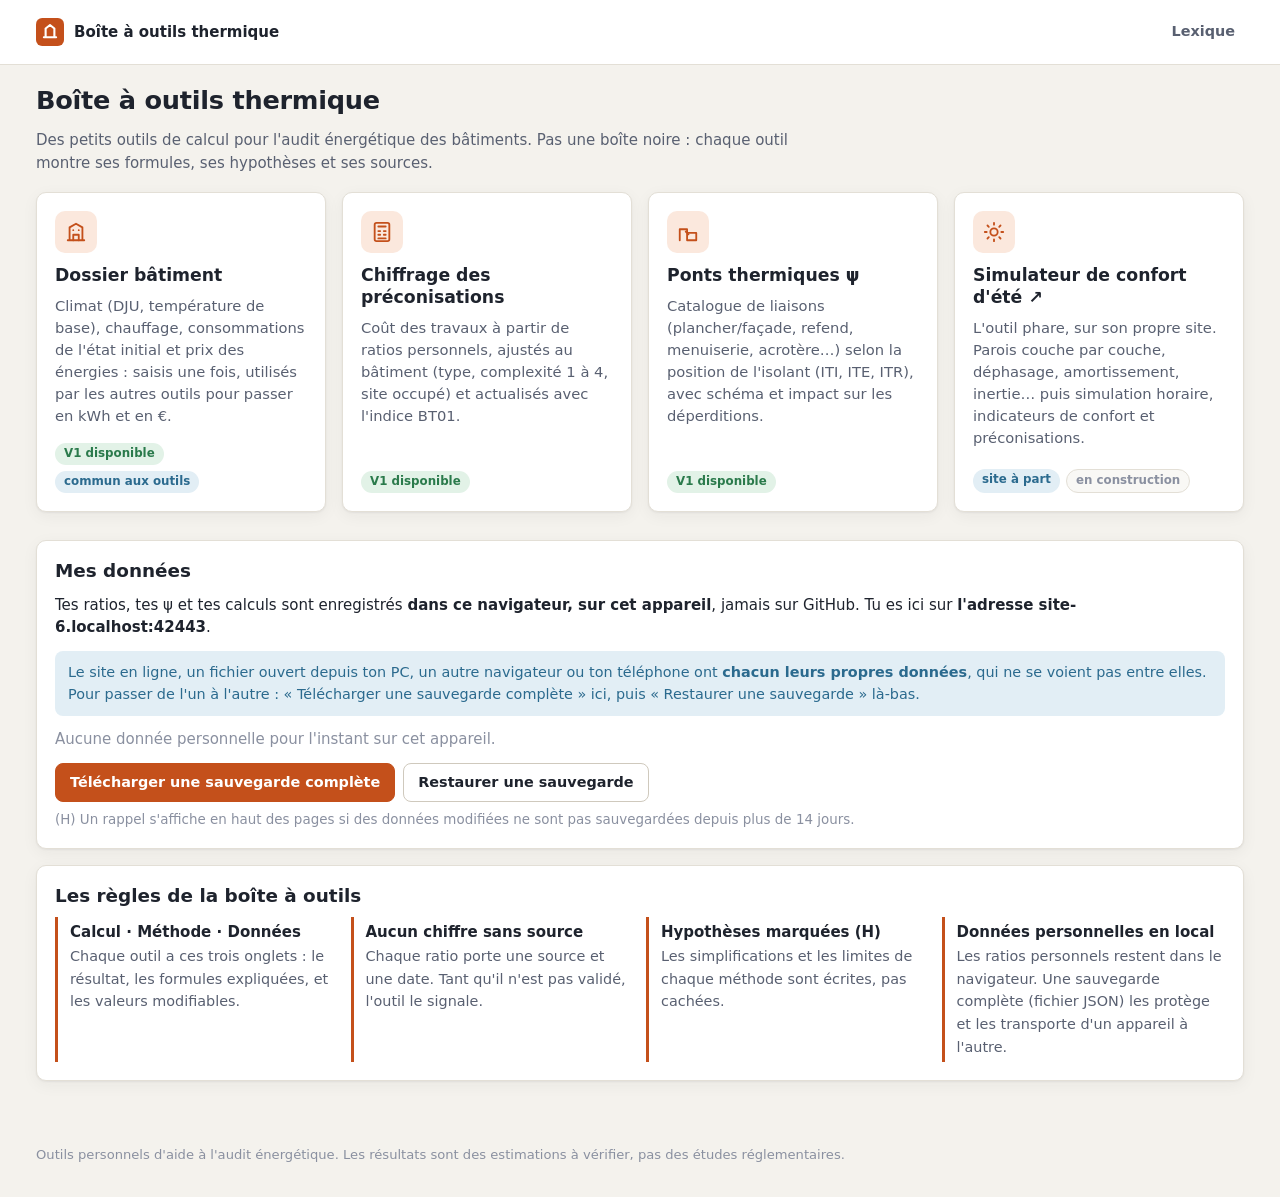
==== commit 06d73065: "Accueil : la carte « Confort d'été » pointe vers le nouveau site du simulateur Le simulateur de conf" ====
--- a/index.html
+++ b/index.html
@@ -51,13 +51,13 @@
       <div class="bas"><span class="badge valide">V1 disponible</span></div>
     </a>
 
-    <a class="outil" href="outils/confort-ete/index.html">
+    <a class="outil" href="https://emilemonteil46600-arch.github.io/simulateur-confort-ete/">
       <div class="icone" aria-hidden="true">
         <svg width="22" height="22" viewBox="0 0 24 24" fill="none" stroke="currentColor" stroke-width="2" stroke-linecap="round" stroke-linejoin="round"><circle cx="12" cy="12" r="4"/><path d="M12 2v2M12 20v2M2 12h2M20 12h2M4.9 4.9l1.4 1.4M17.7 17.7l1.4 1.4M4.9 19.1l1.4-1.4M17.7 6.3l1.4-1.4"/></svg>
       </div>
-      <h2>Simulateur de confort d'été</h2>
-      <p>L'outil phare, construit étape par étape. Étape 1 : parois couche par couche, U, déphasage, amortissement, admittance, capacité κ (ISO 13786) et inertie du local (ISO 13790).</p>
-      <div class="bas"><span class="badge info">étape 1 sur 7</span><span class="badge bientot">en construction</span></div>
+      <h2>Simulateur de confort d'été ↗</h2>
+      <p>L'outil phare, sur son propre site. Parois couche par couche, déphasage, amortissement, inertie… puis simulation horaire, indicateurs de confort et préconisations.</p>
+      <div class="bas"><span class="badge info">site à part</span><span class="badge bientot">en construction</span></div>
     </a>
   </div>
 
